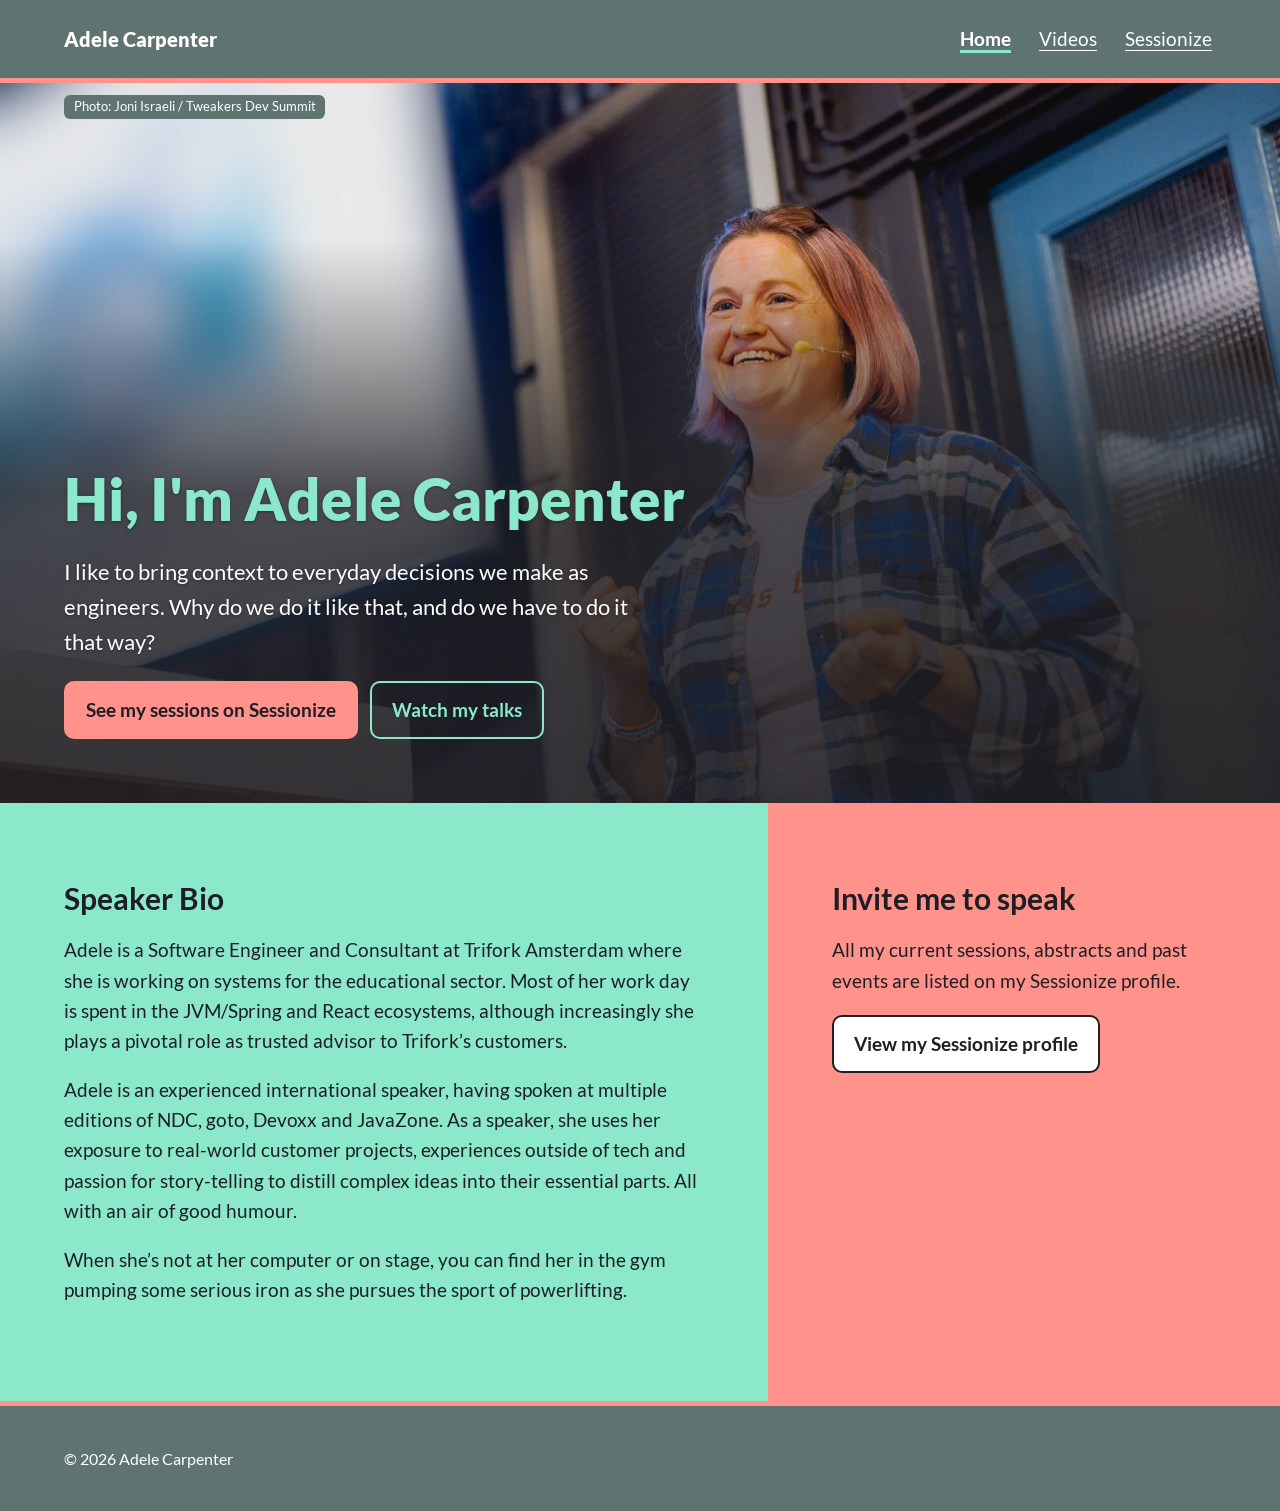
==== index.html @ b47993a7 "initial commit" ====
<!doctype html>
<html lang="en">
<head>
  <meta charset="utf-8">
  <meta name="viewport" content="width=device-width, initial-scale=1">
  <title>Adele Carpenter – Conference Speaker</title>
  <meta name="description" content="Adele Carpenter is a conference speaker. Find talks, sessions and recordings here.">
  <link rel="preload" href="assets/fonts/Lato/Lato-Regular.ttf" as="font" type="font/ttf" crossorigin>
  <link rel="stylesheet" href="assets/css/styles.css">
</head>
<body>
  <a class="skip-link" href="#main">Skip to main content</a>

  <header class="site-header">
  <div class="container header-inner">
    <a class="site-title" href="index.html">Adele Carpenter</a>
    <nav aria-label="Main">
      <ul class="nav-list">
        <li><a href="index.html" aria-current="page">Home</a></li>
        <li><a href="pages/videos.html">Videos</a></li>
        <li><a href="https://sessionize.com/adelecarpenter/">Sessionize</a></li>
      </ul>
    </nav>
  </div>
</header>


  <main id="main">
    <section class="hero" aria-labelledby="hero-heading">
      <!-- Hero photos (CSS-only slideshow). The first photo is the one shown
           when motion is reduced. Each photo has its own credit.
           To add a photo: copy the <li> block below, then un-comment the
           pause control further down (needed once there is more than one photo). -->
      <ul class="slides" aria-label="Photos of Adele speaking">
        <li>
          <figure>
            <img src="assets/images/tweakers-devsummit-2026-108.jpg"
                 alt="Adele Carpenter on stage at Tweakers Dev Summit, smiling with both fists raised, wearing a blue plaid shirt and a headset microphone"
                 width="1920" height="1280" style="object-position: 60% 30%">
            <figcaption class="photo-credit">Photo: Joni Israeli / Tweakers Dev Summit</figcaption>
          </figure>
        </li>
      </ul>

      <!-- Un-comment when the hero has more than one photo:
      <div class="slides-control">
        <input type="checkbox" id="pause-slides">
        <label for="pause-slides">Pause slideshow</label>
      </div>
      -->

      <div class="container hero-content band band-slate">
        <div class="hero-panel">
          <h1 id="hero-heading">Hi, I'm Adele Carpenter</h1>
          <p class="lede">
            I like to bring context to everyday decisions we make as engineers. Why do we do it like that, and do we have to do it that way?
          </p>
          <p class="actions">
            <a class="button" href="https://sessionize.com/adelecarpenter/">See my sessions on Sessionize</a>
            <a class="button button-secondary" href="pages/videos.html">Watch my talks</a>
          </p>
        </div>
      </div>
    </section>

    <div class="split">
      <section class="band band-mint" aria-labelledby="about-heading">
        <h2 id="about-heading">Speaker Bio</h2>
        <p>Adele is a Software Engineer and Consultant at Trifork Amsterdam where she is working on systems for the educational sector. Most of her work day is spent in the JVM/Spring and React ecosystems, although increasingly she plays a pivotal role as trusted advisor to Trifork’s customers.</p>

        <p>Adele is an experienced international speaker, having spoken at multiple editions of NDC, goto, Devoxx and JavaZone. As a speaker, she uses her exposure to real-world customer projects, experiences outside of tech and passion for story-telling to distill complex ideas into their essential parts. All with an air of good humour.</p>

        <p>When she’s not at her computer or on stage, you can find her in the gym pumping some serious iron as she pursues the sport of powerlifting.</p>
      </section>

      <section class="band band-salmon" aria-labelledby="book-heading">
        <h2 id="book-heading">Invite me to speak</h2>
        <p>All my current sessions, abstracts and past events are listed on my Sessionize profile.</p>
        <p><a class="button" href="https://sessionize.com/adelecarpenter/">View my Sessionize profile</a></p>
      </section>
    </div>

  </main>

  <footer class="site-footer">
  <div class="container">
    <p>&copy; 2026 Adele Carpenter</p>
  </div>
</footer>

</body>
</html>
---- assets/css/styles.css ----
/* ---------- Fonts: Lato (self-hosted, SIL Open Font License) ---------- */
@font-face {
  font-family: "Lato";
  src: url("../fonts/Lato/Lato-Regular.ttf") format("truetype");
  font-weight: 400;
  font-style: normal;
  font-display: swap;
}
@font-face {
  font-family: "Lato";
  src: url("../fonts/Lato/Lato-Italic.ttf") format("truetype");
  font-weight: 400;
  font-style: italic;
  font-display: swap;
}
@font-face {
  font-family: "Lato";
  src: url("../fonts/Lato/Lato-Bold.ttf") format("truetype");
  font-weight: 700;
  font-style: normal;
  font-display: swap;
}
@font-face {
  font-family: "Lato";
  src: url("../fonts/Lato/Lato-BoldItalic.ttf") format("truetype");
  font-weight: 700;
  font-style: italic;
  font-display: swap;
}
@font-face {
  font-family: "Lato";
  src: url("../fonts/Lato/Lato-Black.ttf") format("truetype");
  font-weight: 900;
  font-style: normal;
  font-display: swap;
}

/* ---------- Colour palette ---------- */
/*
  Palette:  slate #5F7470 · salmon #FF928B · mint #8BE8CB · periwinkle #89A1EF · ink #1E1E24
  The page is built from full-width colour bands. Each band sets its own text,
  link, button and focus colours so every pairing passes WCAG AA
  (4.5:1 for normal text, 3:1 for large text and focus outlines):
    ink on mint 11.5 · ink on salmon 7.7 · ink on periwinkle 6.6
    white on slate 5.0 · mint on slate 3.4 (large headings only)
    slate on mint-tint 4.7 · ink on mint-tint 15.7
*/
:root {
  --slate: #5F7470;
  --salmon: #FF928B;
  --mint: #8BE8CB;
  --periwinkle: #89A1EF;
  --ink: #1E1E24;
  --white: #FFFFFF;
  --mint-tint: #EEFCF7;  /* 15% mint on white, used as the light page background */

  --bg: var(--mint-tint);
  --text: var(--ink);
  --heading: var(--slate);
  --muted: var(--slate);
  --link: var(--slate);
  --button-bg: var(--salmon);
  --button-text: var(--ink);
  --button-border: var(--salmon);
  --button-secondary: var(--ink);
  --placeholder: var(--periwinkle);  /* shown while images are missing */
  --focus: var(--slate);

  --radius: 10px;
  /* Side gutter grows with the screen: 1rem on phones, up to 5rem on large screens */
  --gutter: clamp(1rem, 5vw, 5rem);
}

@media (prefers-color-scheme: dark) {
  :root {
    --bg: var(--ink);
    --text: var(--white);
    --heading: var(--salmon);
    --muted: var(--periwinkle);
    --link: var(--mint);
    --button-secondary: var(--salmon);
    --placeholder: var(--slate);
    --focus: var(--mint);
  }
}

/* ---------- Colour bands (same in light and dark mode) ---------- */
.band {
  background: var(--band-bg);
  color: var(--text);
  padding-block: clamp(2.5rem, 6vw, 5rem);
}
.band h2:first-child { margin-top: 0; }

.band-mint {
  --band-bg: var(--mint);
  --text: var(--ink); --heading: var(--ink); --muted: var(--ink); --link: var(--ink); --focus: var(--ink);
  --button-bg: var(--salmon); --button-text: var(--ink); --button-border: var(--ink);
}
.band-salmon {
  --band-bg: var(--salmon);
  --text: var(--ink); --heading: var(--ink); --muted: var(--ink); --link: var(--ink); --focus: var(--ink);
  --button-bg: var(--white); --button-text: var(--ink); --button-border: var(--ink);
}
.band-periwinkle {
  --band-bg: var(--periwinkle);
  --text: var(--ink); --heading: var(--ink); --muted: var(--ink); --link: var(--ink); --focus: var(--ink);
  --button-bg: var(--mint); --button-text: var(--ink); --button-border: var(--ink);
}
.band-slate {
  --band-bg: var(--slate);
  --text: var(--white); --heading: var(--mint); --muted: var(--white); --link: var(--white); --focus: var(--mint);
  --button-bg: var(--salmon); --button-text: var(--ink); --button-border: var(--salmon);
  --button-secondary: var(--white);
}

/* ---------- Base ---------- */
*,
*::before,
*::after { box-sizing: border-box; }

html {
  -webkit-text-size-adjust: 100%;
  /* Fills any space below a short page with the footer colour */
  background: var(--slate);
}

body {
  margin: 0;
  background: var(--bg);
  color: var(--text);
  font-family: "Lato", system-ui, -apple-system, "Segoe UI", Roboto, "Helvetica Neue", Arial, sans-serif;
  /* Fluid type: ~16px on phones, ~20px on large screens (still respects browser zoom) */
  font-size: clamp(1rem, 0.9rem + 0.35vw, 1.25rem);
  line-height: 1.6;
}

/* Layout spans the full width, but long lines of text are hard to read,
   so paragraphs stop at a comfortable line length. */
p { max-width: 70ch; }

h1, h2, h3 { line-height: 1.2; color: var(--heading); }
h1 { font-size: clamp(2rem, 1.4rem + 3vw, 4rem); font-weight: 900; margin: 0 0 1rem; }
h2 { font-size: clamp(1.4rem, 3vw, 1.9rem); font-weight: 700; margin: 2.5rem 0 1rem; }

a { color: var(--link); text-underline-offset: 0.2em; }
a:hover { text-decoration-thickness: 2px; }

:focus-visible {
  outline: 3px solid var(--focus);
  outline-offset: 3px;
  border-radius: 2px;
}

img {
  display: block;
  max-width: 100%;
  height: auto;
  /* Shows a neutral box while images are missing or loading */
  background: var(--placeholder);
  border-radius: var(--radius);
}

.container {
  width: 100%;
  padding-inline: var(--gutter);
}

/* ---------- Skip link ---------- */
.skip-link {
  position: absolute;
  left: 1rem;
  top: -100px;
  padding: 0.75rem 1rem;
  background: var(--ink);
  color: var(--mint);
  font-weight: 700;
  z-index: 10;
}
.skip-link:focus { top: 1rem; }

/* ---------- Header / nav ---------- */
/* Header: slate with white text, salmon rule underneath (both themes) */
.site-header {
  --focus: var(--mint);
  background: var(--slate);
  color: var(--white);
  border-bottom: 5px solid var(--salmon);
}

.header-inner {
  display: flex;
  flex-wrap: wrap;
  align-items: center;
  justify-content: space-between;
  gap: 0.5rem 1.5rem;
  padding-block: 1rem;
}

.site-title {
  font-weight: 900;
  font-size: 1.25rem;
  color: var(--white);
  text-decoration: none;
}

.nav-list {
  display: flex;
  flex-wrap: wrap;
  gap: 0.25rem 1.25rem;
  list-style: none;
  margin: 0;
  padding: 0;
}

.nav-list a {
  display: inline-block;
  padding: 0.5rem 0.25rem; /* comfortable touch target */
  color: var(--white);
}
.nav-list a[aria-current="page"] {
  font-weight: 700;
  text-decoration-thickness: 3px;
  text-decoration-color: var(--mint);
}



.lede { font-size: 1.15em; color: var(--muted); max-width: 45ch; }

.actions { display: flex; flex-wrap: wrap; gap: 0.75rem; margin-bottom: 0; }

.button {
  display: inline-block;
  padding: 0.75rem 1.25rem;
  border: 2px solid var(--button-border);
  border-radius: var(--radius);
  background: var(--button-bg);
  color: var(--button-text);
  font-weight: 700;
  text-decoration: none;
}
.button:hover { text-decoration: underline; }
.button-secondary { background: transparent; border-color: var(--button-secondary); color: var(--button-secondary); }

/* ---------- Hero with rotating photos (CSS only, no JS) ---------- */
/*
  7 slides x 6s each = 42s cycle.
  Slide 1 is a static base layer; slides 2-7 fade in on top of it in turn.
  If you add or remove slides, update --cycle, the keyframe
  percentages (100 / count) and the nth-child delays below.
*/
/*
  Phones (default): photo on top, text panel underneath so it never hides the photo.
  Tablets and up (48rem+): full-width photo banner with the text panel overlaid.
*/
.hero {
  --slide-time: 6s;
  --cycle: 42s; /* slide-time x number of slides */
  position: relative;
  overflow: hidden;
  background: var(--placeholder);
}

.slides {
  position: relative;
  aspect-ratio: 4 / 3;
  margin: 0;
  padding: 0;
  list-style: none;
}

.slides li {
  position: absolute;
  inset: 0;
  opacity: 0;
  animation: hero-fade var(--cycle) infinite;
}
.slides li:first-child { opacity: 1; animation: none; }
.slides li:nth-child(2) { animation-delay: calc(var(--slide-time) * 1); }
.slides li:nth-child(3) { animation-delay: calc(var(--slide-time) * 2); }
.slides li:nth-child(4) { animation-delay: calc(var(--slide-time) * 3); }
.slides li:nth-child(5) { animation-delay: calc(var(--slide-time) * 4); }
.slides li:nth-child(6) { animation-delay: calc(var(--slide-time) * 5); }
.slides li:nth-child(7) { animation-delay: calc(var(--slide-time) * 6); }

.slides figure {
  position: relative;
  height: 100%;
  margin: 0;
}

/* Photo credit: small label in the top-left corner of each photo,
   clear of the text overlay (bottom-left) and pause control (top-right).
   It fades in and out together with its photo. */
.photo-credit {
  position: absolute;
  top: 0.75rem;
  left: var(--gutter);
  padding: 0.2rem 0.6rem;
  border-radius: 6px;
  background: var(--slate);
  color: var(--white);
  font-size: 0.8rem;
  line-height: 1.4;
}

.slides img {
  width: 100%;
  height: 100%;
  object-fit: cover;
  object-position: center;
  border-radius: 0;
}

/* Each slide is 1/7 (~14.3%) of the cycle; the extra 3% is the crossfade. */
@keyframes hero-fade {
  0%     { opacity: 0; }
  3%     { opacity: 1; }
  14.3%  { opacity: 1; }
  17.3%  { opacity: 0; }
  100%   { opacity: 0; }
}

/* Pause: the checkbox (keyboard + screen reader accessible), or mouse hover */
.hero:has(#pause-slides:checked) .slides li,
.slides:hover li {
  animation-play-state: paused;
}

.slides-control {
  position: absolute;
  top: 1rem;
  right: var(--gutter);
  z-index: 2;
  display: flex;
  align-items: center;
  gap: 0.5rem;
  padding: 0.4rem 0.75rem;
  border-radius: var(--radius);
  background: var(--slate);
  color: var(--white);
  font-size: 1rem;
}
.slides-control input {
  width: 1.25rem;
  height: 1.25rem;
  margin: 0;
  accent-color: var(--mint);
}
.slides-control label { cursor: pointer; }

.hero-content {
  position: relative;
  z-index: 1;
}

/* Phones: text sits in a slate band below the photo (.band-slate in the HTML) */
.hero-content { padding-block: 1.75rem 2rem; }
.hero-panel h1 { font-size: clamp(1.75rem, 1.2rem + 3vw, 4.5rem); }

/* Buttons go full width on small phones for easier tapping */
@media (max-width: 30rem) {
  .actions .button { flex: 1 1 100%; text-align: center; }
}

/* Tablets and up: text overlays the photo. No box: a dark gradient fades up
   from the bottom of the photo so white text stays readable on any image. */
@media (min-width: 48rem) {
  .hero {
    display: flex;
    align-items: flex-end;
    /* svh = small viewport height, avoids jumps from mobile browser toolbars */
    min-height: clamp(28rem, 80svh, 60rem);
  }
  .slides {
    position: absolute;
    inset: 0;
    aspect-ratio: auto;
  }
  /* Over the photo: a dark fade keeps text readable on any image,
     with mint heading, salmon button and mint outline button for colour. */
  .hero-content {
    --heading: var(--mint);
    --text: var(--white);
    --button-secondary: var(--mint);
    padding-top: clamp(6rem, 18vw, 14rem);
    padding-bottom: clamp(2rem, 5vw, 4rem);
    background: linear-gradient(to top,
      rgb(30 30 36 / 0.88) 0%,   /* ink */
      rgb(30 30 36 / 0.78) 55%,
      rgb(30 30 36 / 0) 100%);
  }
  .hero-panel {
    max-width: 48rem;
    padding: 0;
    color: var(--white);
    text-shadow: 0 1px 3px rgb(30 30 36 / 0.6);
  }
  .hero-panel .lede { color: var(--white); }
  .hero-panel .button { text-shadow: none; }
}
.hero .slides-control :focus-visible { outline-color: var(--mint); }

/* No motion requested: show only the first photo, hide the pause control */
@media (prefers-reduced-motion: reduce) {
  .slides li:not(:first-child) { display: none; }
  .slides-control { display: none; }
}

/* ---------- About (mint) + Invite (salmon): stacked on phones, side by side on wide screens ---------- */
.split { display: grid; }
.split > .band { padding-inline: var(--gutter); }
@media (min-width: 60rem) {
  .split { grid-template-columns: 3fr 2fr; }
}

/* ---------- Videos page ---------- */
.page-intro h1 { margin-bottom: 0.5rem; }
.page-intro .lede { margin-bottom: 0; }

/* Big thumbnails: 1 column on phones/tablets, 2 on wide screens, 3 on very wide */
.video-list {
  list-style: none;
  margin: clamp(2.5rem, 6vw, 4rem) 0;
  padding: 0;
  display: grid;
  grid-template-columns: repeat(auto-fill, minmax(min(100%, 34rem), 1fr));
  gap: clamp(2rem, 4vw, 3.5rem);
}

.video-card {
  display: flex;
  flex-direction: column;
  gap: 0.75rem;
  /* Each video gets an accent colour from the palette, in turn */
  --card-accent: var(--salmon);
}
.video-card:nth-child(3n + 2) { --card-accent: var(--mint); }
.video-card:nth-child(3n + 3) { --card-accent: var(--periwinkle); }

/* Responsive 16:9 YouTube embed */
.video-frame {
  aspect-ratio: 16 / 9;
  border-radius: var(--radius);
  overflow: hidden;
  background: var(--placeholder);
  border-bottom: 6px solid var(--card-accent);
}
.video-frame iframe {
  display: block;
  width: 100%;
  height: 100%;
  border: 0;
}
.video-card h2 { margin: 0; font-size: clamp(1.3rem, 1.1rem + 0.8vw, 1.75rem); }
.video-card p { margin: 0; }
.meta { color: var(--muted); font-size: 1rem; }
.video-footnote { margin: 0 0 clamp(2.5rem, 6vw, 4rem); }

/* ---------- Footer ---------- */
/* Footer: periwinkle with ink text, mint rule on top (both themes) */
.site-footer {
  --link: var(--ink);
  --focus: var(--ink);
  background: var(--slate);
  border-top: 5px solid var(--salmon);
  padding-block: 1.5rem;
  color: var(--white);
  font-size: 1rem;
}

/* ---------- Motion ---------- */
@media (prefers-reduced-motion: reduce) {
  * { animation: none !important; transition: none !important; scroll-behavior: auto !important; }
}
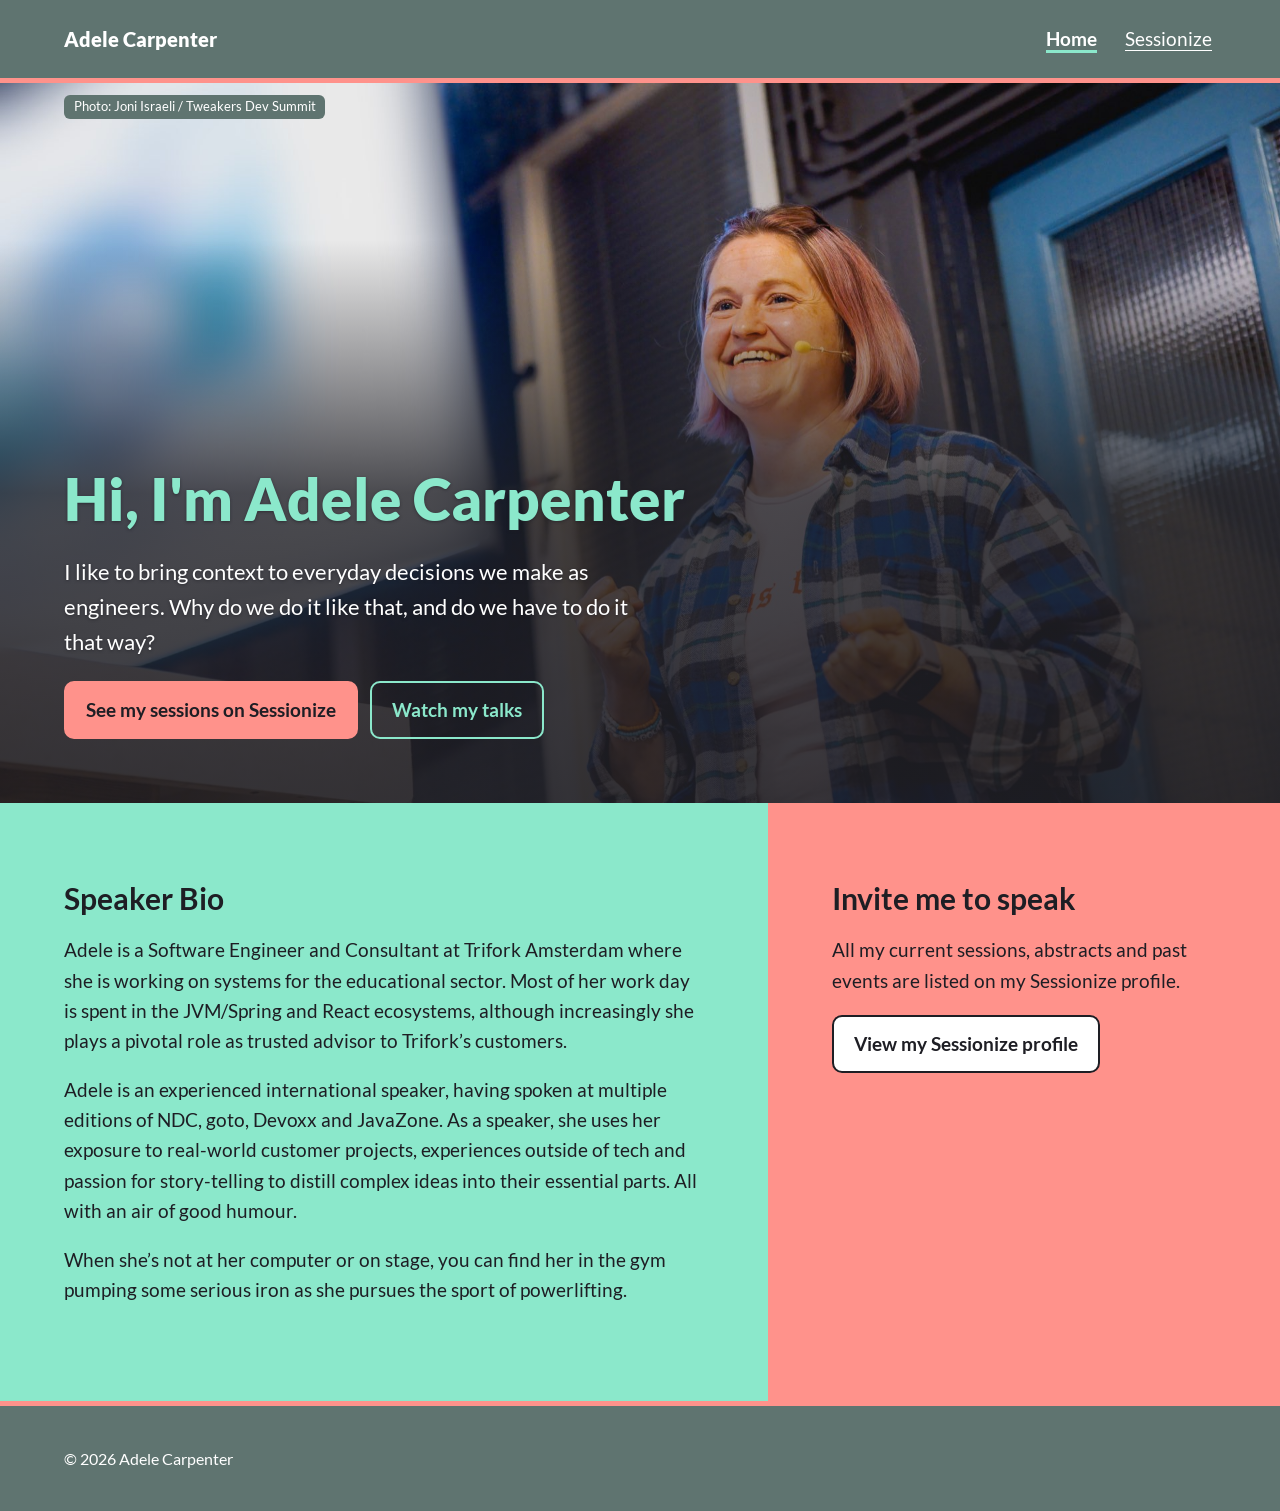
==== commit 0800e248: "hide link to videos" ====
--- a/index.html
+++ b/index.html
@@ -17,7 +17,7 @@
     <nav aria-label="Main">
       <ul class="nav-list">
         <li><a href="index.html" aria-current="page">Home</a></li>
-        <li><a href="pages/videos.html">Videos</a></li>
+<!--        <li><a href="pages/videos.html">Videos</a></li>-->
         <li><a href="https://sessionize.com/adelecarpenter/">Sessionize</a></li>
       </ul>
     </nav>
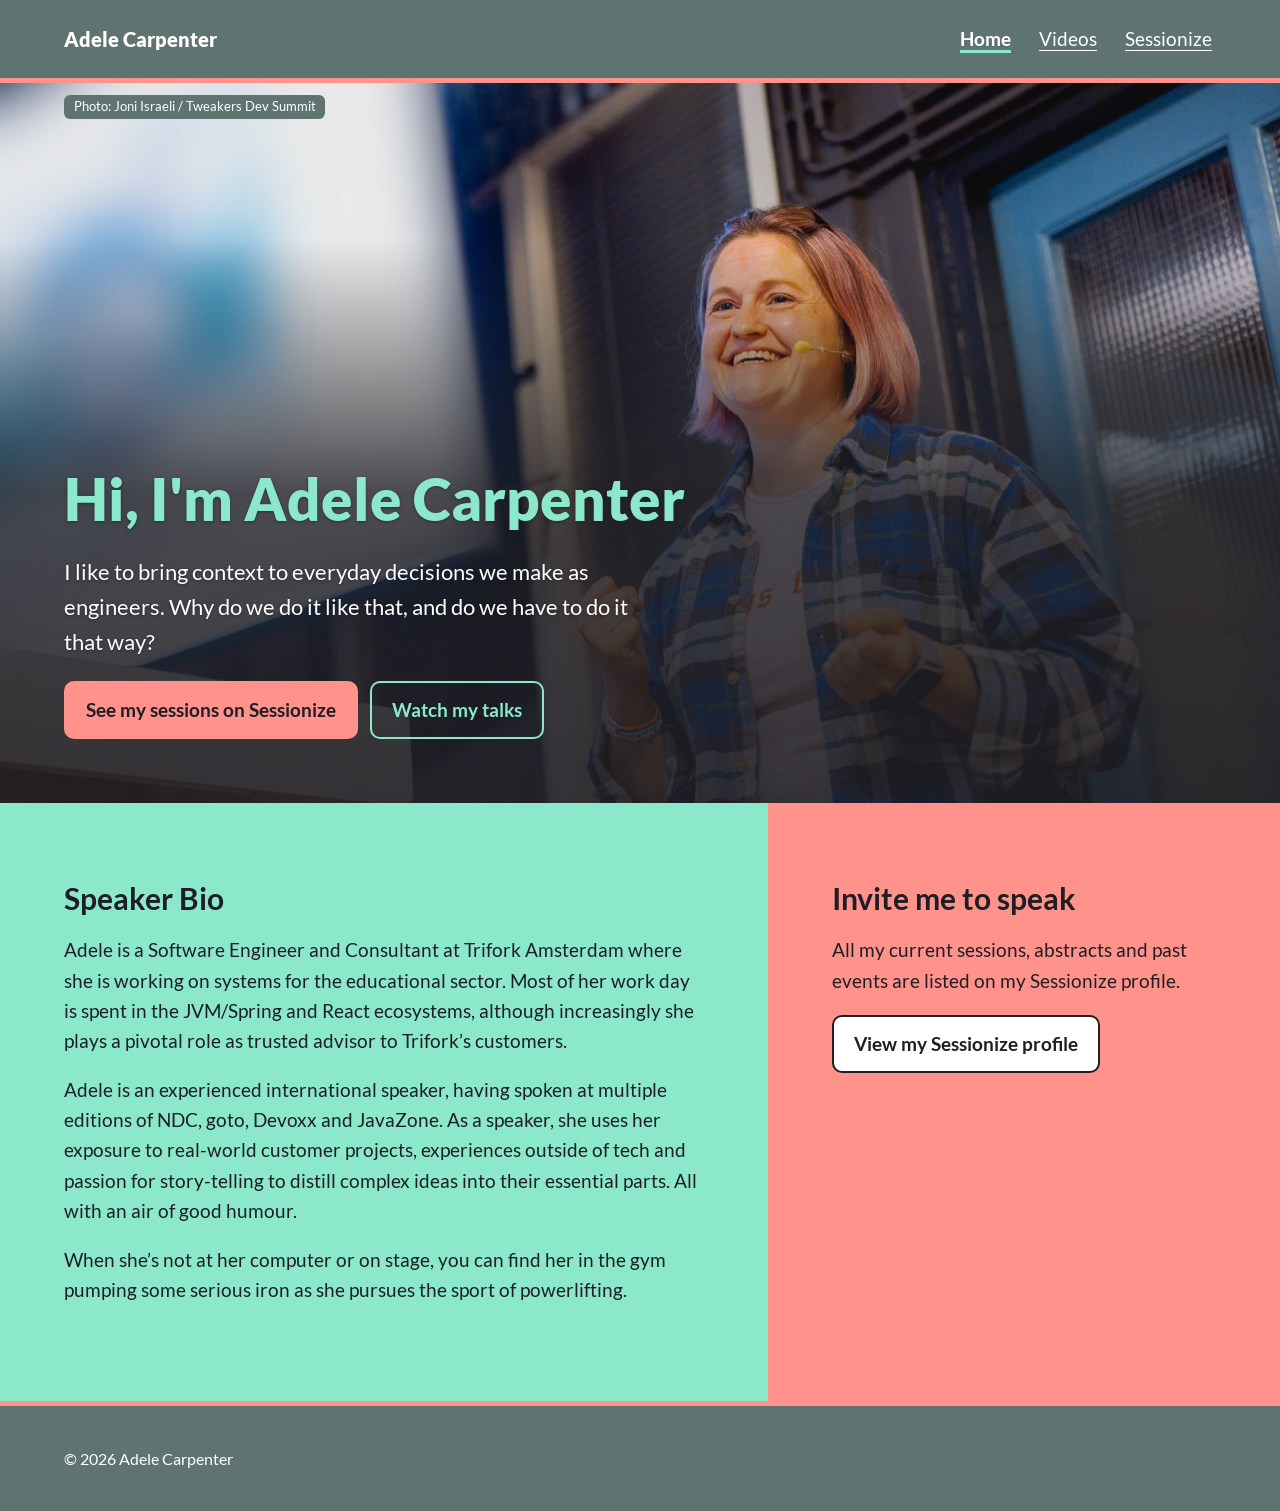
==== commit 9a51f157: "add videos" ====
--- a/index.html
+++ b/index.html
@@ -17,7 +17,7 @@
     <nav aria-label="Main">
       <ul class="nav-list">
         <li><a href="index.html" aria-current="page">Home</a></li>
-<!--        <li><a href="pages/videos.html">Videos</a></li>-->
+        <li><a href="pages/videos.html">Videos</a></li>
         <li><a href="https://sessionize.com/adelecarpenter/">Sessionize</a></li>
       </ul>
     </nav>
--- a/assets/css/styles.css
+++ b/assets/css/styles.css
@@ -426,13 +426,21 @@
   padding: 0;
   display: grid;
   grid-template-columns: repeat(auto-fill, minmax(min(100%, 34rem), 1fr));
-  gap: clamp(2rem, 4vw, 3.5rem);
-}
-
+  /* No row gap here: cards use subgrid, so a row gap would also be inserted
+     between the title, video and text inside each card. Spacing between rows
+     of cards comes from the margin below each card's last item instead. */
+  column-gap: clamp(2rem, 4vw, 3.5rem);
+}
+
+/* Each card spans 4 rows of the list's grid (title, video, meta, description)
+   and shares them via subgrid, so videos side by side always line up even when
+   one title wraps onto more lines than the other. */
 .video-card {
-  display: flex;
-  flex-direction: column;
-  gap: 0.75rem;
+  display: grid;
+  grid-row: span 4;
+  grid-template-rows: subgrid;
+  row-gap: 0.75rem;
+  align-content: start;
   /* Each video gets an accent colour from the palette, in turn */
   --card-accent: var(--salmon);
 }
@@ -455,6 +463,7 @@
 }
 .video-card h2 { margin: 0; font-size: clamp(1.3rem, 1.1rem + 0.8vw, 1.75rem); }
 .video-card p { margin: 0; }
+.video-card > :last-child { margin-bottom: clamp(2rem, 4vw, 3.5rem); }
 .meta { color: var(--muted); font-size: 1rem; }
 .video-footnote { margin: 0 0 clamp(2.5rem, 6vw, 4rem); }
 
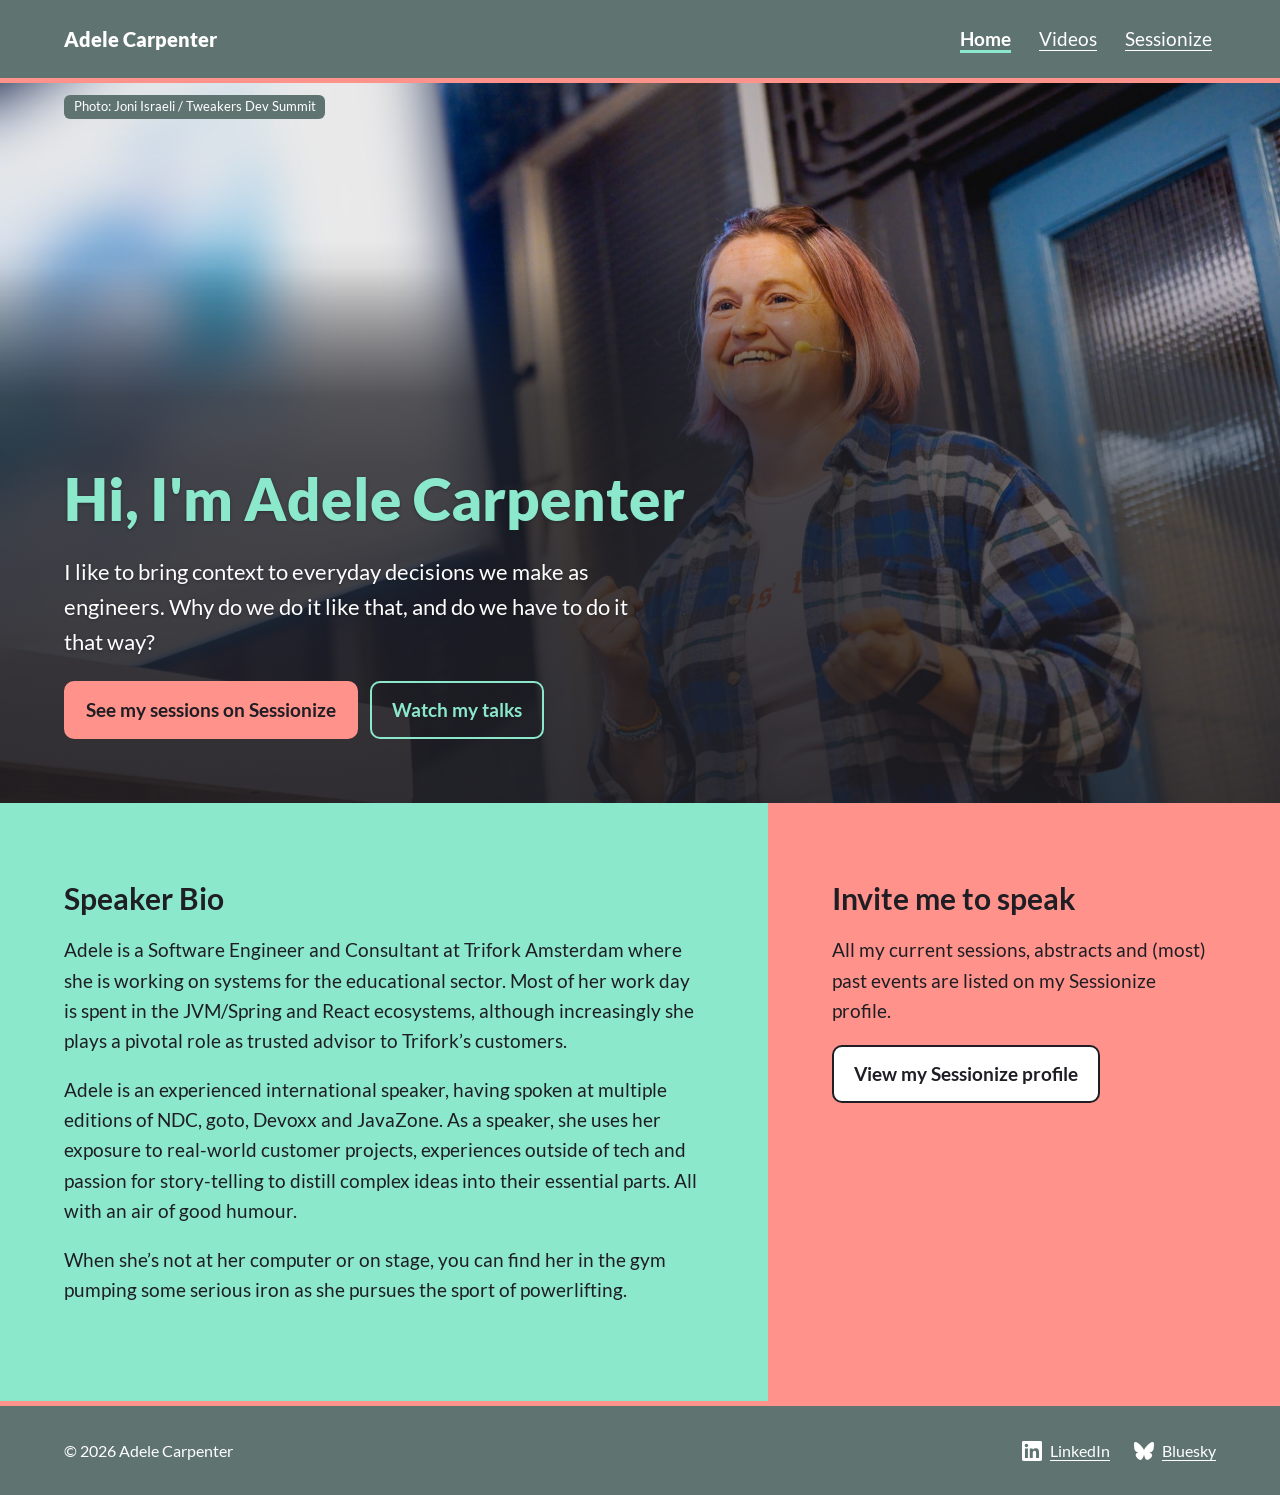
==== commit 5b61e979: "improve accessibility" ====
--- a/index.html
+++ b/index.html
@@ -3,6 +3,7 @@
 <head>
   <meta charset="utf-8">
   <meta name="viewport" content="width=device-width, initial-scale=1">
+  <meta name="color-scheme" content="light dark">
   <title>Adele Carpenter – Conference Speaker</title>
   <meta name="description" content="Adele Carpenter is a conference speaker. Find talks, sessions and recordings here.">
   <link rel="preload" href="assets/fonts/Lato/Lato-Regular.ttf" as="font" type="font/ttf" crossorigin>
@@ -75,7 +76,7 @@
 
       <section class="band band-salmon" aria-labelledby="book-heading">
         <h2 id="book-heading">Invite me to speak</h2>
-        <p>All my current sessions, abstracts and past events are listed on my Sessionize profile.</p>
+        <p>All my current sessions, abstracts and (most) past events are listed on my Sessionize profile.</p>
         <p><a class="button" href="https://sessionize.com/adelecarpenter/">View my Sessionize profile</a></p>
       </section>
     </div>
@@ -83,8 +84,13 @@
   </main>
 
   <footer class="site-footer">
-  <div class="container">
+  <!-- Social icons: Simple Icons v13.21.0 (CC0) -->
+  <div class="container footer-inner">
     <p>&copy; 2026 Adele Carpenter</p>
+    <ul class="social-links">
+      <li><a href="https://www.linkedin.com/in/adele-carpenter-a988623a/" rel="me"><svg class="icon" viewBox="0 0 24 24" fill="currentColor" aria-hidden="true" focusable="false"><path d="M20.447 20.452h-3.554v-5.569c0-1.328-.027-3.037-1.852-3.037-1.853 0-2.136 1.445-2.136 2.939v5.667H9.351V9h3.414v1.561h.046c.477-.9 1.637-1.85 3.37-1.85 3.601 0 4.267 2.37 4.267 5.455v6.286zM5.337 7.433c-1.144 0-2.063-.926-2.063-2.065 0-1.138.92-2.063 2.063-2.063 1.14 0 2.064.925 2.064 2.063 0 1.139-.925 2.065-2.064 2.065zm1.782 13.019H3.555V9h3.564v11.452zM22.225 0H1.771C.792 0 0 .774 0 1.729v20.542C0 23.227.792 24 1.771 24h20.451C23.2 24 24 23.227 24 22.271V1.729C24 .774 23.2 0 22.222 0h.003z"/></svg>LinkedIn</a></li>
+      <li><a href="https://bsky.app/profile/97adele.bsky.social" rel="me"><svg class="icon" viewBox="0 0 24 24" fill="currentColor" aria-hidden="true" focusable="false"><path d="M12 10.8c-1.087-2.114-4.046-6.053-6.798-7.995C2.566.944 1.561 1.266.902 1.565.139 1.908 0 3.08 0 3.768c0 .69.378 5.65.624 6.479.815 2.736 3.713 3.66 6.383 3.364.136-.02.275-.039.415-.056-.138.022-.276.04-.415.056-3.912.58-7.387 2.005-2.83 7.078 5.013 5.19 6.87-1.113 7.823-4.308.953 3.195 2.05 9.271 7.733 4.308 4.267-4.308 1.172-6.498-2.74-7.078a8.741 8.741 0 0 1-.415-.056c.14.017.279.036.415.056 2.67.297 5.568-.628 6.383-3.364.246-.828.624-5.79.624-6.478 0-.69-.139-1.861-.902-2.206-.659-.298-1.664-.62-4.3 1.24C16.046 4.748 13.087 8.687 12 10.8Z"/></svg>Bluesky</a></li>
+    </ul>
   </div>
 </footer>
 
--- a/assets/css/styles.css
+++ b/assets/css/styles.css
@@ -133,7 +133,14 @@
   /* Fluid type: ~16px on phones, ~20px on large screens (still respects browser zoom) */
   font-size: clamp(1rem, 0.9rem + 0.35vw, 1.25rem);
   line-height: 1.6;
-}
+  /* Keep the footer at the bottom of the window on short pages: spare space
+     goes to <main> (page background) instead of showing below the footer. */
+  min-height: 100vh;
+  min-height: 100svh;
+  display: flex;
+  flex-direction: column;
+}
+body > main { flex: 1 0 auto; }
 
 /* Layout spans the full width, but long lines of text are hard to read,
    so paragraphs stop at a comfortable line length. */
@@ -164,6 +171,18 @@
 .container {
   width: 100%;
   padding-inline: var(--gutter);
+}
+
+/* Hidden visually, still read by screen readers */
+.visually-hidden {
+  position: absolute !important;
+  width: 1px; height: 1px;
+  margin: -1px; padding: 0;
+  overflow: hidden;
+  clip: rect(0 0 0 0);
+  clip-path: inset(50%);
+  white-space: nowrap;
+  border: 0;
 }
 
 /* ---------- Skip link ---------- */
@@ -386,10 +405,28 @@
     --button-secondary: var(--mint);
     padding-top: clamp(6rem, 18vw, 14rem);
     padding-bottom: clamp(2rem, 5vw, 4rem);
+    /* Shading = a light fade up from the bottom (here) + a darker patch behind
+       the text only (::before). Combined, the text keeps WCAG contrast even over
+       a white pixel: headline >= 5.3:1, body text and buttons >= 9:1. */
     background: linear-gradient(to top,
-      rgb(30 30 36 / 0.88) 0%,   /* ink */
-      rgb(30 30 36 / 0.78) 55%,
+      rgb(30 30 36 / 0.75) 0%,
+      rgb(30 30 36 / 0.5) 60%,
       rgb(30 30 36 / 0) 100%);
+  }
+  /* Darker patch behind the text column: fades out to the right (text ends at
+     most ~48rem in from the gutter) and towards the top (the headline starts
+     at most ~67% up), so the rest of the photo stays clear and there are no
+     hard edges. */
+  .hero-content::before {
+    content: "";
+    position: absolute;
+    inset: 0;
+    z-index: -1;
+    background: linear-gradient(to right,
+      rgb(30 30 36 / 0.6) 0,
+      rgb(30 30 36 / 0.6) calc(var(--gutter) + 48rem),
+      rgb(30 30 36 / 0) calc(var(--gutter) + 62rem));
+    mask-image: linear-gradient(to top, #000 0%, #000 72%, transparent 95%);
   }
   .hero-panel {
     max-width: 48rem;
@@ -470,8 +507,8 @@
 /* ---------- Footer ---------- */
 /* Footer: periwinkle with ink text, mint rule on top (both themes) */
 .site-footer {
-  --link: var(--ink);
-  --focus: var(--ink);
+  --link: var(--white);   /* white on slate 4.98:1 (ink would be only 3.33:1) */
+  --focus: var(--mint);   /* mint on slate 3.44:1 */
   background: var(--slate);
   border-top: 5px solid var(--salmon);
   padding-block: 1.5rem;
@@ -479,6 +516,39 @@
   font-size: 1rem;
 }
 
+/* Footer: copyright left, social links right (stacked on narrow screens) */
+.footer-inner {
+  display: flex;
+  flex-wrap: wrap;
+  align-items: center;
+  justify-content: space-between;
+  gap: 0.5rem 2rem;
+}
+.footer-inner p { margin: 0; }
+
+.social-links {
+  display: flex;
+  flex-wrap: wrap;
+  gap: 0.25rem 1.5rem;
+  list-style: none;
+  margin: 0;
+  padding: 0;
+}
+.social-links a {
+  display: inline-flex;
+  align-items: center;
+  gap: 0.5rem;
+  padding-block: 0.5rem; /* comfortable touch target */
+}
+
+/* Inline SVG icons: fill="currentColor" makes them take the link's text colour
+   (this also works in Windows High Contrast mode) */
+.icon {
+  width: 1.25em;
+  height: 1.25em;
+  flex-shrink: 0;
+}
+
 /* ---------- Motion ---------- */
 @media (prefers-reduced-motion: reduce) {
   * { animation: none !important; transition: none !important; scroll-behavior: auto !important; }
